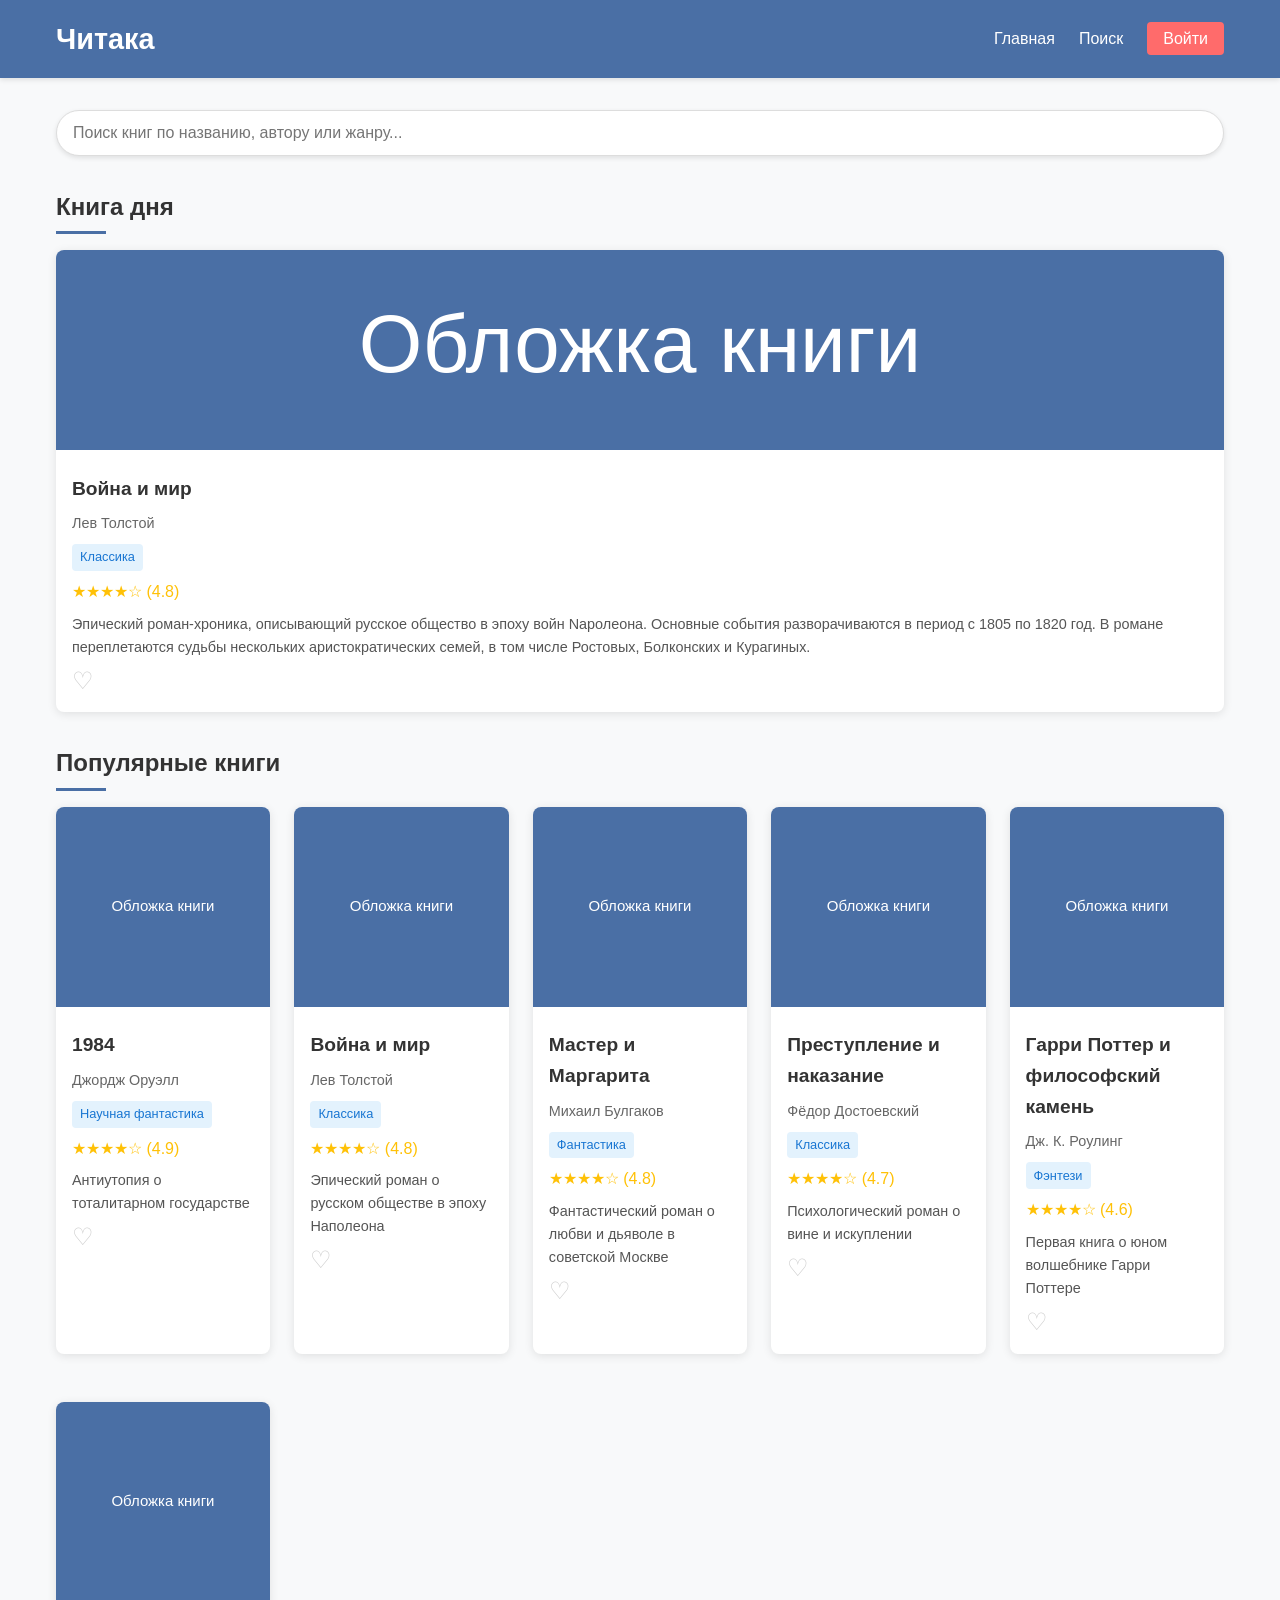
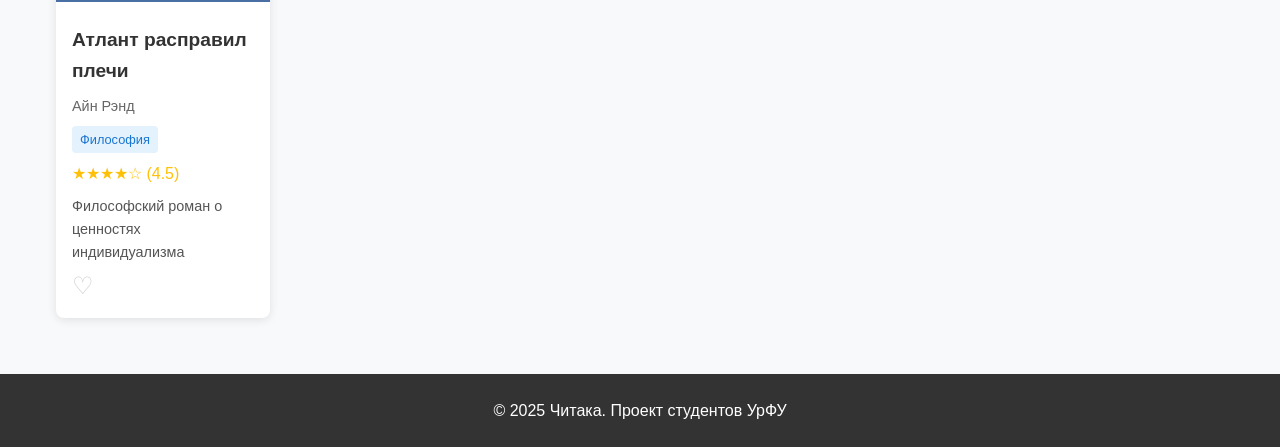
==== index.html @ 3608e526 "**Создание многостраничного адаптивного веб-сайта «Читака» с персонализацией** - **.gitignore**: Доб" ====
<!DOCTYPE html>
<html lang="ru">
<head>
  <meta charset="UTF-8">
  <meta name="viewport" content="width=device-width, initial-scale=1.0">
  <title>Читака - Каталог книг</title>
  <link rel="stylesheet" href="/style.css">
</head>
<body>
  <header>
    <div class="header-content">
      <a href="/pages/index.html" class="logo">Читака</a>
      <ul class="nav-menu">
        <li><a href="/pages/index.html">Главная</a></li>
        <li><a href="/pages/search.html">Поиск</a></li>
        <li><a href="/pages/login.html" class="auth-btn">Войти</a></li>
      </ul>
      <div class="burger-menu">
        <div class="burger-line"></div>
        <div class="burger-line"></div>
        <div class="burger-line"></div>
      </div>
    </div>
  </header>

  <main>
    <div class="search-container">
      <input type="text" class="search-input" placeholder="Поиск книг по названию, автору или жанру...">
    </div>

    <section id="book-of-day">
      <!-- Книга дня будет загружена через JS -->
    </section>

    <section id="popular-books">
      <!-- Популярные книги будут загружены через JS -->
    </section>

    <section id="genre-classics">
      <!-- Подборка по жанрам будет загружена через JS -->
    </section>

    <section id="genre-fantasy">
      <!-- Подборка по жанрам будет загружена через JS -->
    </section>

    <section id="genre-scifi">
      <!-- Подборка по жанрам будет загружена через JS -->
    </section>
  </main>

  <footer>
    <p>© 2025 Читака. Проект студентов УрФУ</p>
  </footer>

  <script src="/script.js"></script>
</body>
</html>
---- style.css ----
/* Общие стили для всех страниц */
* {
  margin: 0;
  padding: 0;
  box-sizing: border-box;
}

body {
  font-family: 'Arial', sans-serif;
  line-height: 1.6;
  color: #333;
  background-color: #f8f9fa;
}

/* Шапка сайта */
header {
  background-color: #4a6fa5;
  padding: 1rem 0;
  box-shadow: 0 2px 5px rgba(0,0,0,0.1);
  position: sticky;
  top: 0;
  z-index: 100;
}

.header-content {
  max-width: 1200px;
  margin: 0 auto;
  display: flex;
  justify-content: space-between;
  align-items: center;
  padding: 0 1rem;
}

.logo {
  color: white;
  font-size: 1.8rem;
  font-weight: bold;
  text-decoration: none;
}

.nav-menu {
  display: flex;
  list-style: none;
}

.nav-menu li {
  margin-left: 1.5rem;
}

.nav-menu a {
  color: white;
  text-decoration: none;
  font-weight: 500;
  transition: color 0.3s;
}

.nav-menu a:hover {
  color: #ffd700;
}

.auth-btn {
  background-color: #ff6b6b;
  color: white;
  border: none;
  padding: 0.5rem 1rem;
  border-radius: 4px;
  cursor: pointer;
  font-weight: 500;
  transition: background-color 0.3s;
}

.auth-btn:hover {
  background-color: #ff5252;
}

/* Бургер-меню для мобильных */
.burger-menu {
  display: none;
  flex-direction: column;
  cursor: pointer;
}

.burger-line {
  width: 25px;
  height: 3px;
  background-color: white;
  margin: 3px 0;
  transition: 0.3s;
}

@media (max-width: 768px) {
  .nav-menu {
    position: fixed;
    left: -100%;
    top: 70px;
    flex-direction: column;
    background-color: #4a6fa5;
    width: 100%;
    text-align: center;
    transition: 0.3s;
    box-shadow: 0 10px 27px rgba(0,0,0,0.05);
    padding: 1rem 0;
  }

  .nav-menu.active {
    left: 0;
  }

  .nav-menu li {
    margin: 1rem 0;
  }

  .burger-menu {
    display: flex;
  }
}

/* Основной контент */
main {
  max-width: 1200px;
  margin: 2rem auto;
  padding: 0 1rem;
  flex: 1;
}

/* Стили для карточек книг */
.book-card {
  background: white;
  border-radius: 8px;
  box-shadow: 0 2px 10px rgba(0,0,0,0.1);
  overflow: hidden;
  transition: transform 0.3s, box-shadow 0.3s;
  margin-bottom: 1.5rem;
}

.book-card:hover {
  transform: translateY(-5px);
  box-shadow: 0 5px 20px rgba(0,0,0,0.15);
}

.book-cover {
  width: 100%;
  height: 200px;
  object-fit: cover;
}

.book-info {
  padding: 1rem;
}

.book-title {
  font-size: 1.2rem;
  font-weight: bold;
  margin-bottom: 0.5rem;
  color: #333;
}

.book-author {
  color: #666;
  font-size: 0.9rem;
  margin-bottom: 0.5rem;
}

.book-genre {
  display: inline-block;
  background-color: #e3f2fd;
  color: #1976d2;
  padding: 0.2rem 0.5rem;
  border-radius: 4px;
  font-size: 0.8rem;
  margin-bottom: 0.5rem;
}

.book-rating {
  color: #ffc107;
  margin-bottom: 0.5rem;
}

.book-description {
  font-size: 0.9rem;
  color: #555;
  margin-bottom: 0.5rem;
}

.book-short-description {
  font-size: 0.9rem;
  color: #555;
  margin-bottom: 0.5rem;
}

.favorite-btn {
  background: none;
  border: none;
  cursor: pointer;
  font-size: 1.5rem;
  color: #ccc;
  transition: color 0.3s;
}

.favorite-btn.favorited {
  color: #ff6b6b;
}

/* Секции на главной странице */
.section-title {
  font-size: 1.5rem;
  margin: 2rem 0 1rem 0;
  color: #333;
  position: relative;
  padding-bottom: 0.5rem;
}

.section-title::after {
  content: '';
  position: absolute;
  bottom: 0;
  left: 0;
  width: 50px;
  height: 3px;
  background-color: #4a6fa5;
}

.books-grid {
  display: grid;
  grid-template-columns: repeat(auto-fill, minmax(200px, 1fr));
  gap: 1.5rem;
  margin-bottom: 2rem;
}

/* Стили для формы */
.form-container {
  max-width: 500px;
  margin: 2rem auto;
  background: white;
  padding: 2rem;
  border-radius: 8px;
  box-shadow: 0 2px 10px rgba(0,0,0,0.1);
}

.form-title {
  text-align: center;
  margin-bottom: 1.5rem;
  color: #333;
  font-size: 1.5rem;
}

.form-group {
  margin-bottom: 1rem;
}

.form-label {
  display: block;
  margin-bottom: 0.5rem;
  color: #555;
  font-weight: 500;
}

.form-input {
  width: 100%;
  padding: 0.8rem;
  border: 1px solid #ddd;
  border-radius: 4px;
  font-size: 1rem;
  transition: border-color 0.3s;
}

.form-input:focus {
  outline: none;
  border-color: #4a6fa5;
}

.form-btn {
  width: 100%;
  padding: 0.8rem;
  background-color: #4a6fa5;
  color: white;
  border: none;
  border-radius: 4px;
  font-size: 1rem;
  cursor: pointer;
  transition: background-color 0.3s;
}

.form-btn:hover {
  background-color: #3a5a80;
}

.form-link {
  text-align: center;
  margin-top: 1rem;
}

.form-link a {
  color: #4a6fa5;
  text-decoration: none;
}

.form-link a:hover {
  text-decoration: underline;
}

/* Сообщения об ошибках */
.error-message {
  color: #e74c3c;
  font-size: 0.9rem;
  margin-top: 0.25rem;
}

.success-message {
  color: #27ae60;
  font-size: 0.9rem;
  margin-top: 0.25rem;
}

/* Стили для страницы книги */
.book-detail {
  display: flex;
  flex-direction: column;
  background: white;
  border-radius: 8px;
  box-shadow: 0 2px 10px rgba(0,0,0,0.1);
  overflow: hidden;
  margin-bottom: 2rem;
}

.book-detail-cover {
  width: 100%;
  max-width: 300px;
  height: 400px;
  object-fit: cover;
  margin: 0 auto;
}

.book-detail-info {
  padding: 2rem;
}

.book-detail-title {
  font-size: 1.8rem;
  font-weight: bold;
  margin-bottom: 0.5rem;
  color: #333;
}

.book-detail-author {
  font-size: 1.2rem;
  color: #666;
  margin-bottom: 1rem;
}

.book-detail-rating {
  color: #ffc107;
  font-size: 1.2rem;
  margin-bottom: 1rem;
}

.book-detail-description {
  font-size: 1rem;
  line-height: 1.6;
  color: #555;
  margin-bottom: 1.5rem;
}

/* Поисковая строка */
.search-container {
  margin: 1.5rem 0;
  position: relative;
}

.search-input {
  width: 100%;
  padding: 0.8rem 1rem;
  border: 1px solid #ddd;
  border-radius: 25px;
  font-size: 1rem;
  box-shadow: 0 2px 5px rgba(0,0,0,0.1);
}

.search-results {
  margin-top: 1rem;
}

/* Звезды рейтинга */
.stars {
  display: inline-block;
}

.stars span {
  color: #ffc107;
  cursor: pointer;
  font-size: 1.2rem;
}

/* Футер */
footer {
  background-color: #333;
  color: white;
  text-align: center;
  padding: 1.5rem 0;
  margin-top: auto;
}

/* Адаптивность */
@media (max-width: 768px) {
  .books-grid {
    grid-template-columns: repeat(auto-fill, minmax(150px, 1fr));
    gap: 1rem;
  }
  
  .header-content {
    flex-direction: row;
  }
  
  main {
    margin: 1rem auto;
    padding: 0 0.5rem;
  }
  
  .book-detail {
    flex-direction: column;
  }
  
  .book-detail-cover {
    max-width: 200px;
    height: 250px;
  }
  
  .book-detail-info {
    padding: 1rem;
  }
  
  .book-detail-title {
    font-size: 1.5rem;
  }
}

@media (max-width: 480px) {
  .books-grid {
    grid-template-columns: 1fr;
  }
  
  .form-container {
    margin: 1rem;
    padding: 1rem;
  }
}
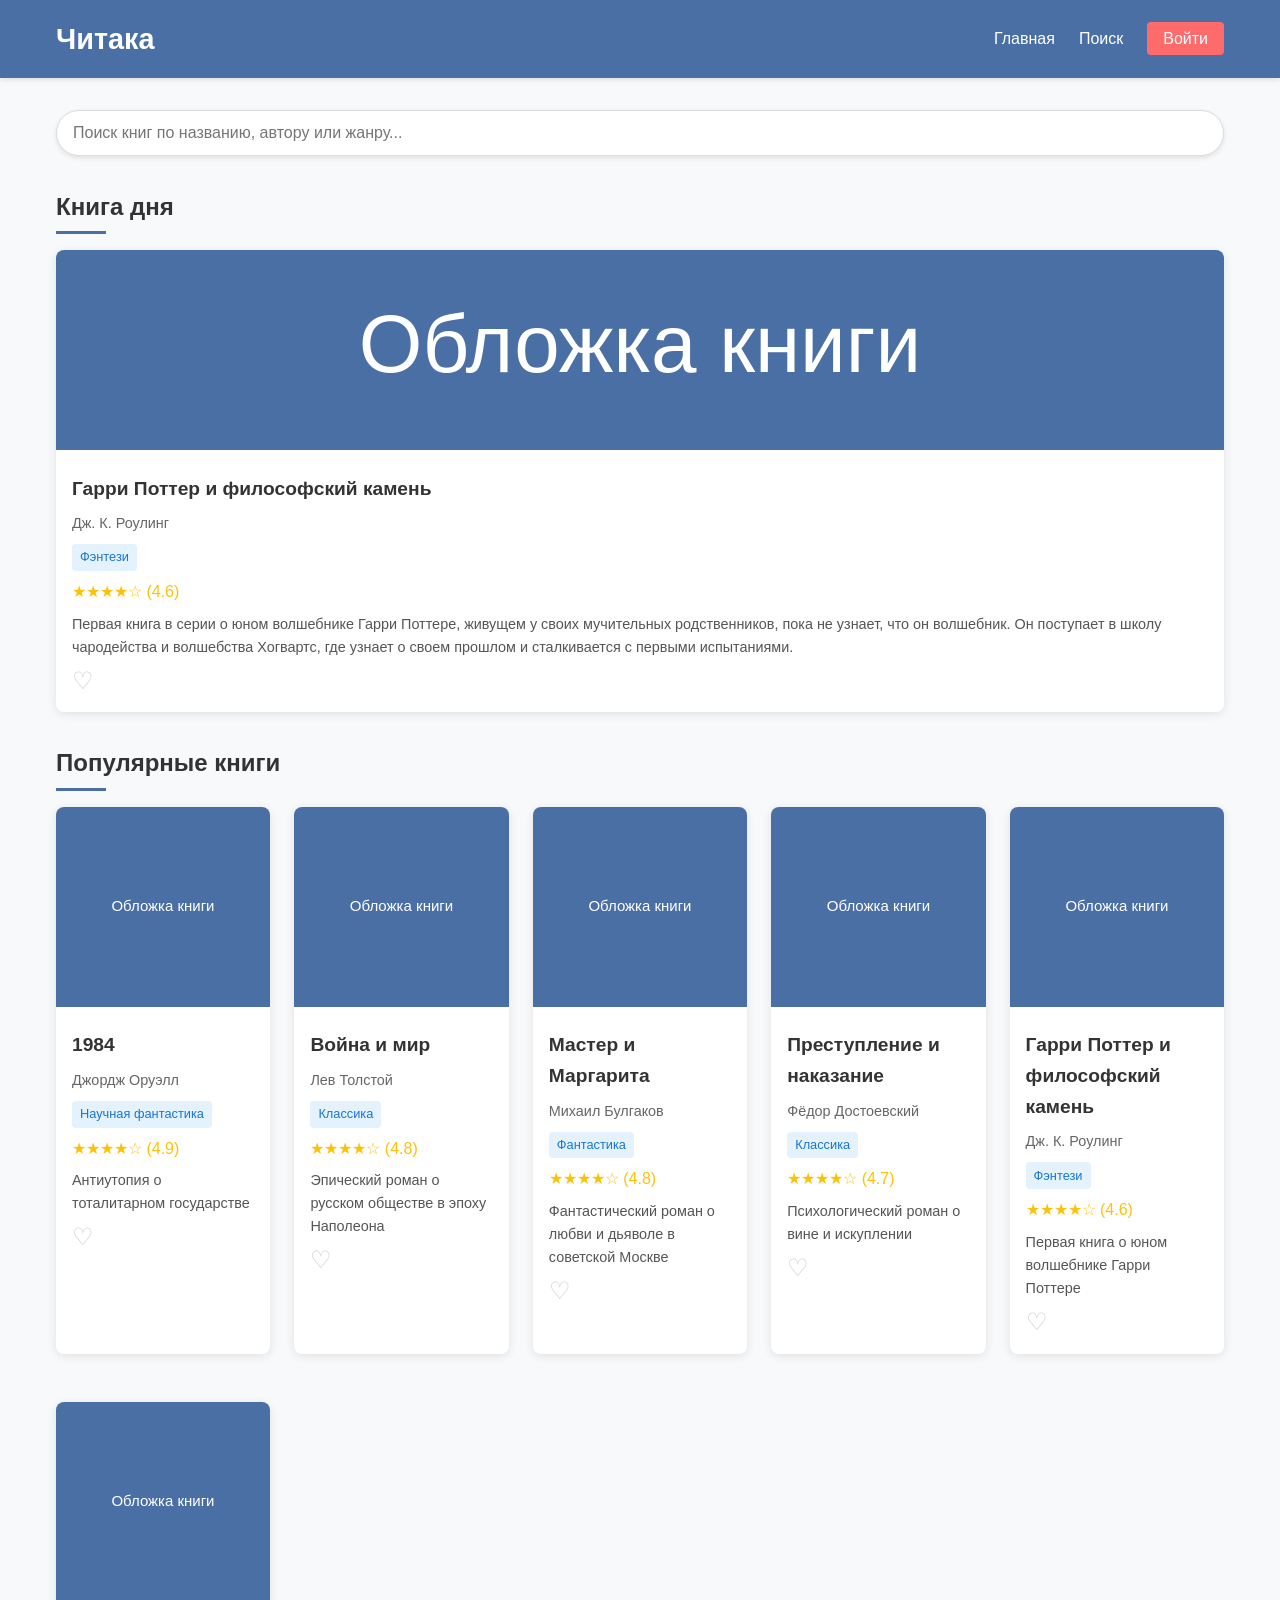
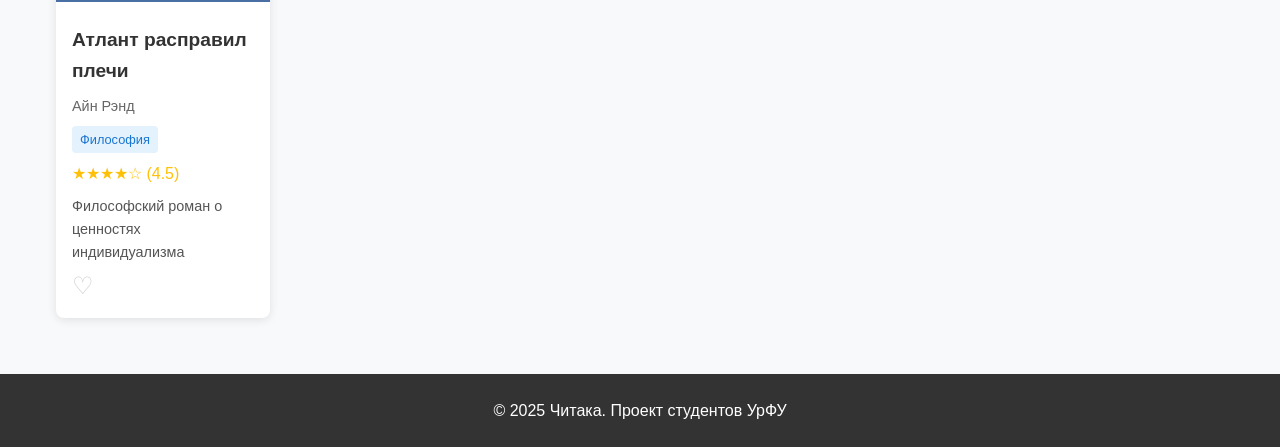
==== commit 4556a6ab: "update branch" ====
--- a/index.html
+++ b/index.html
@@ -4,16 +4,16 @@
   <meta charset="UTF-8">
   <meta name="viewport" content="width=device-width, initial-scale=1.0">
   <title>Читака - Каталог книг</title>
-  <link rel="stylesheet" href="/style.css">
+  <link rel="stylesheet" href="./style.css">
 </head>
 <body>
   <header>
     <div class="header-content">
-      <a href="/pages/index.html" class="logo">Читака</a>
+      <a href="./pages/index.html" class="logo">Читака</a>
       <ul class="nav-menu">
-        <li><a href="/pages/index.html">Главная</a></li>
-        <li><a href="/pages/search.html">Поиск</a></li>
-        <li><a href="/pages/login.html" class="auth-btn">Войти</a></li>
+        <li><a href="./pages/index.html">Главная</a></li>
+        <li><a href="./pages/search.html">Поиск</a></li>
+        <li><a href="./pages/login.html" class="auth-btn">Войти</a></li>
       </ul>
       <div class="burger-menu">
         <div class="burger-line"></div>
@@ -53,6 +53,6 @@
     <p>© 2025 Читака. Проект студентов УрФУ</p>
   </footer>
 
-  <script src="/script.js"></script>
+  <script src="./script.js"></script>
 </body>
 </html>
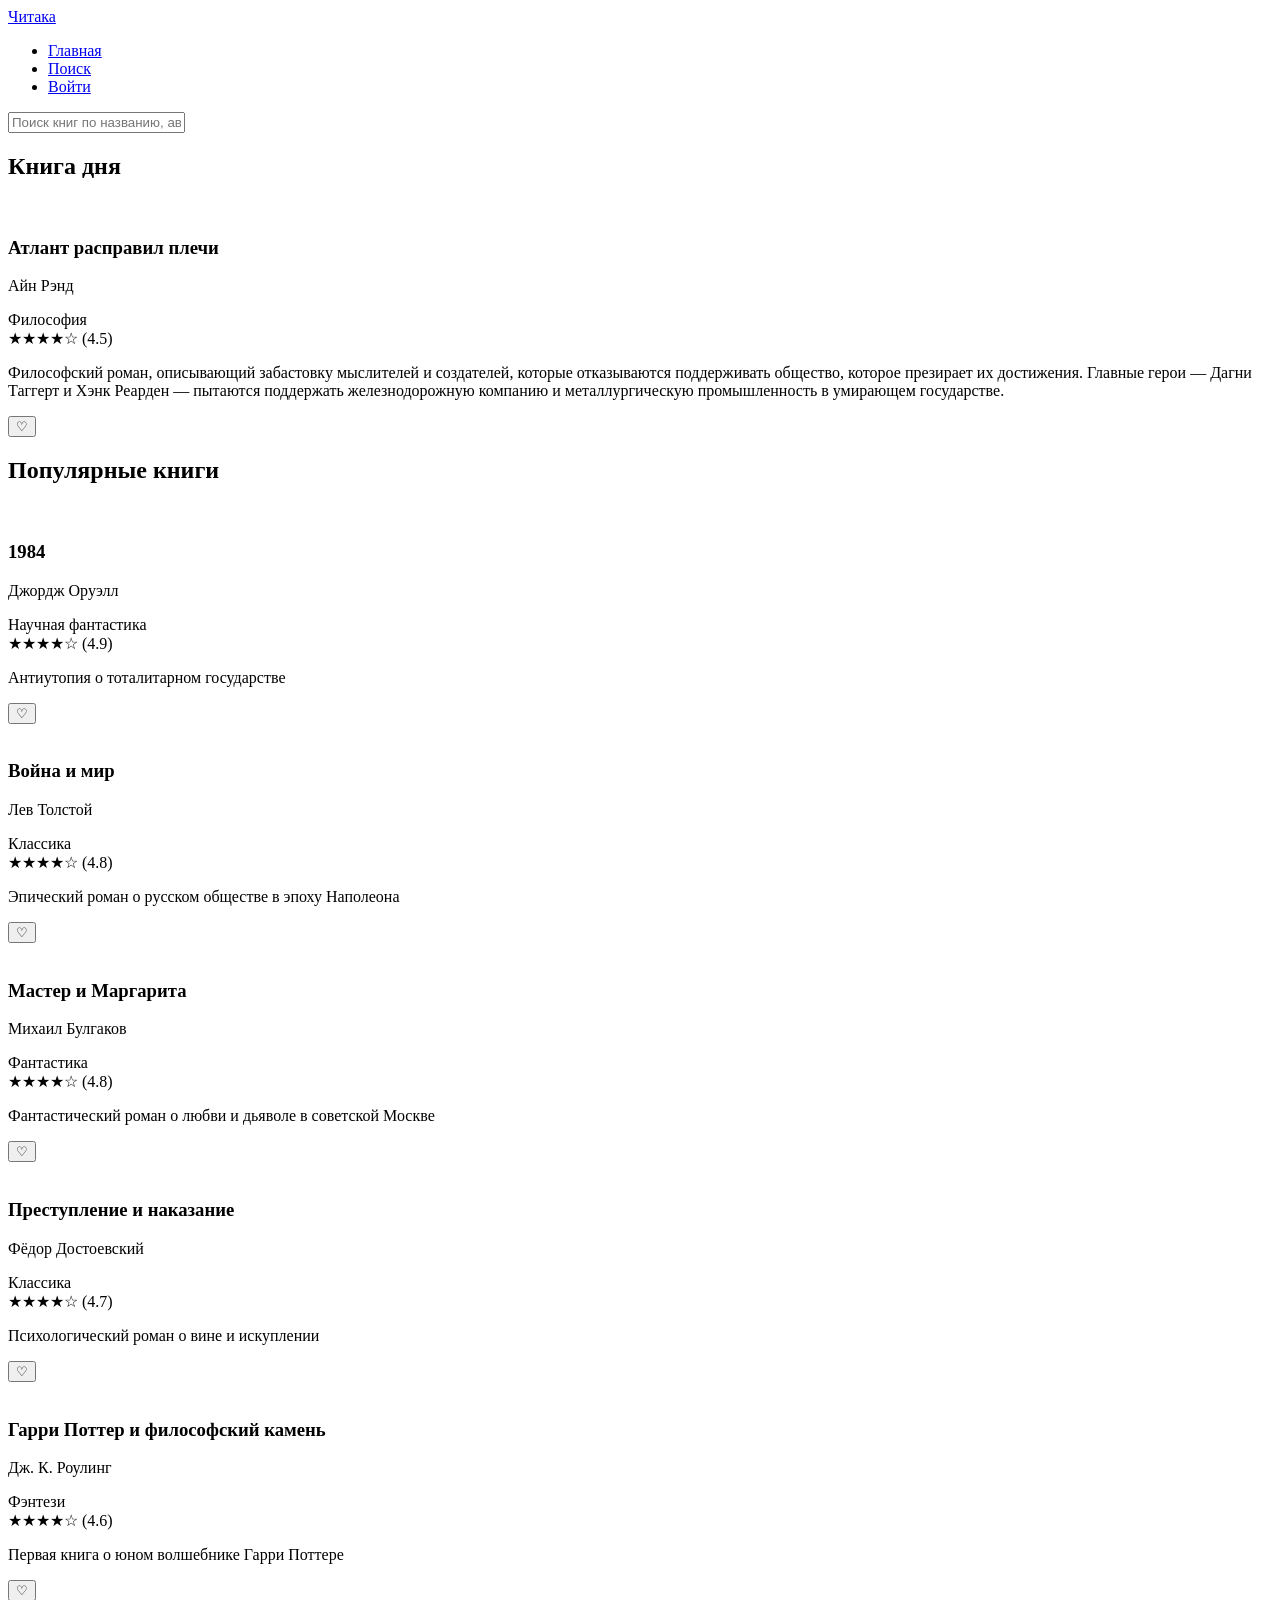
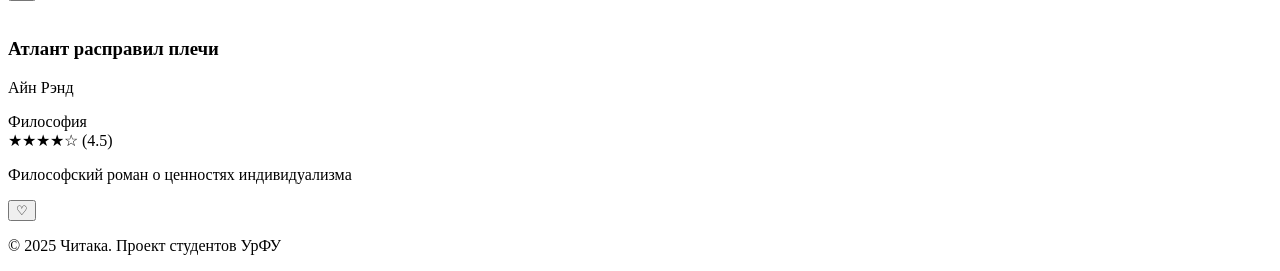
==== commit c7ecc490: "**Title:** Улучшение публикации на GitHub Pages и структура проекта - Добавлен файл `README.md` с по" ====
--- a/index.html
+++ b/index.html
@@ -4,7 +4,7 @@
   <meta charset="UTF-8">
   <meta name="viewport" content="width=device-width, initial-scale=1.0">
   <title>Читака - Каталог книг</title>
-  <link rel="stylesheet" href="./style.css">
+  <link rel="stylesheet" href="/style.css">
 </head>
 <body>
   <header>
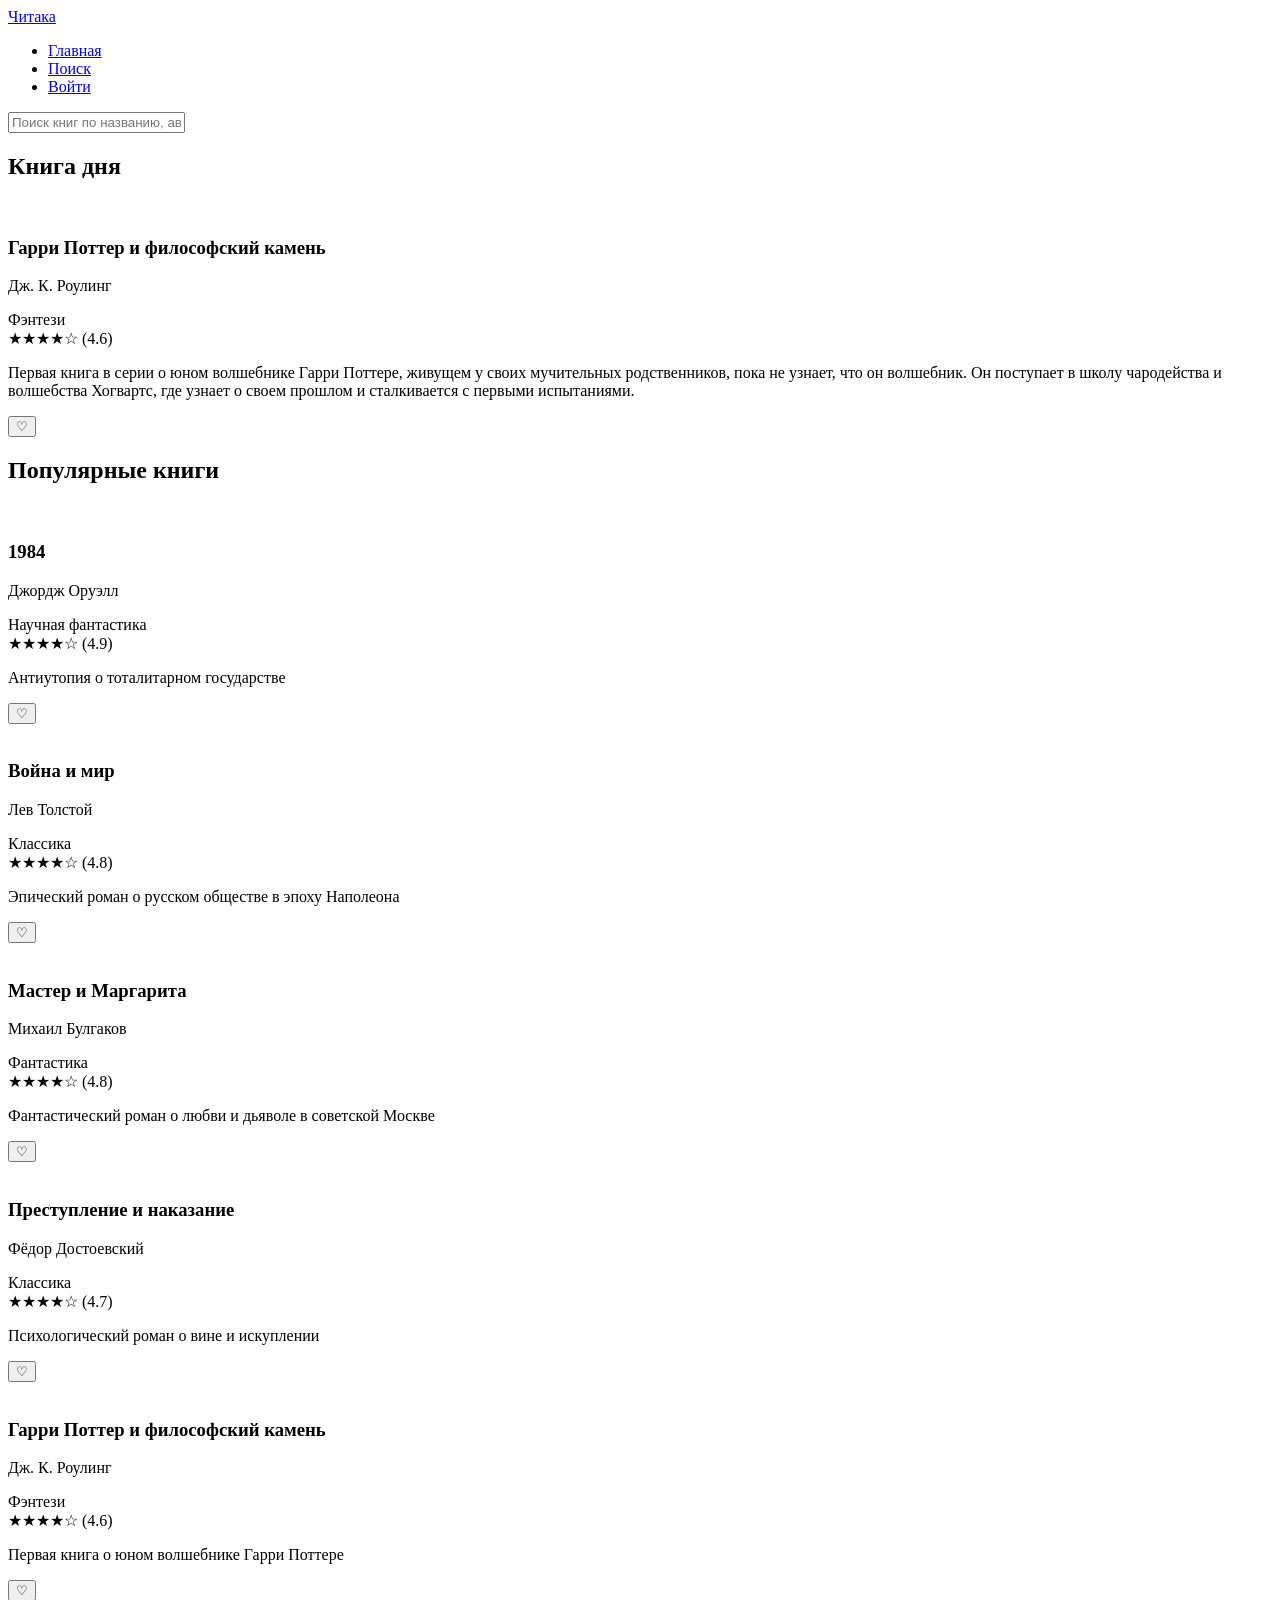
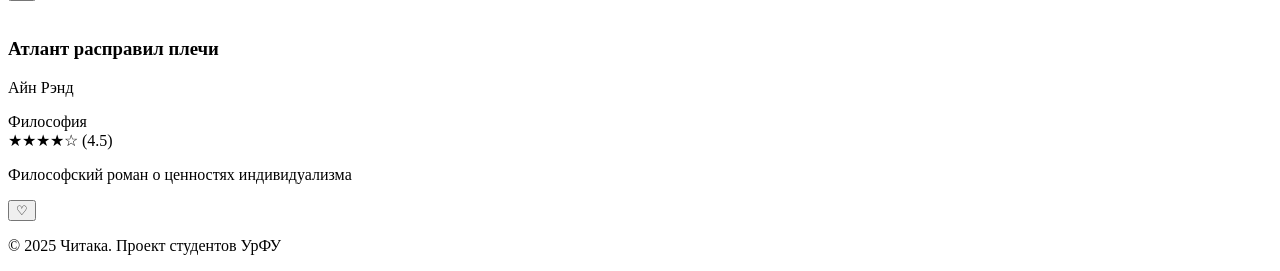
==== commit f0cb76a2: "Update index.html" ====
--- a/index.html
+++ b/index.html
@@ -4,7 +4,7 @@
   <meta charset="UTF-8">
   <meta name="viewport" content="width=device-width, initial-scale=1.0">
   <title>Читака - Каталог книг</title>
-  <link rel="stylesheet" href="/style.css">
+  <link rel="stylesheet" href="./style.css">
 </head>
 <body>
   <header>
@@ -55,4 +55,4 @@
 
   <script src="./script.js"></script>
 </body>
-</html>+</html>
